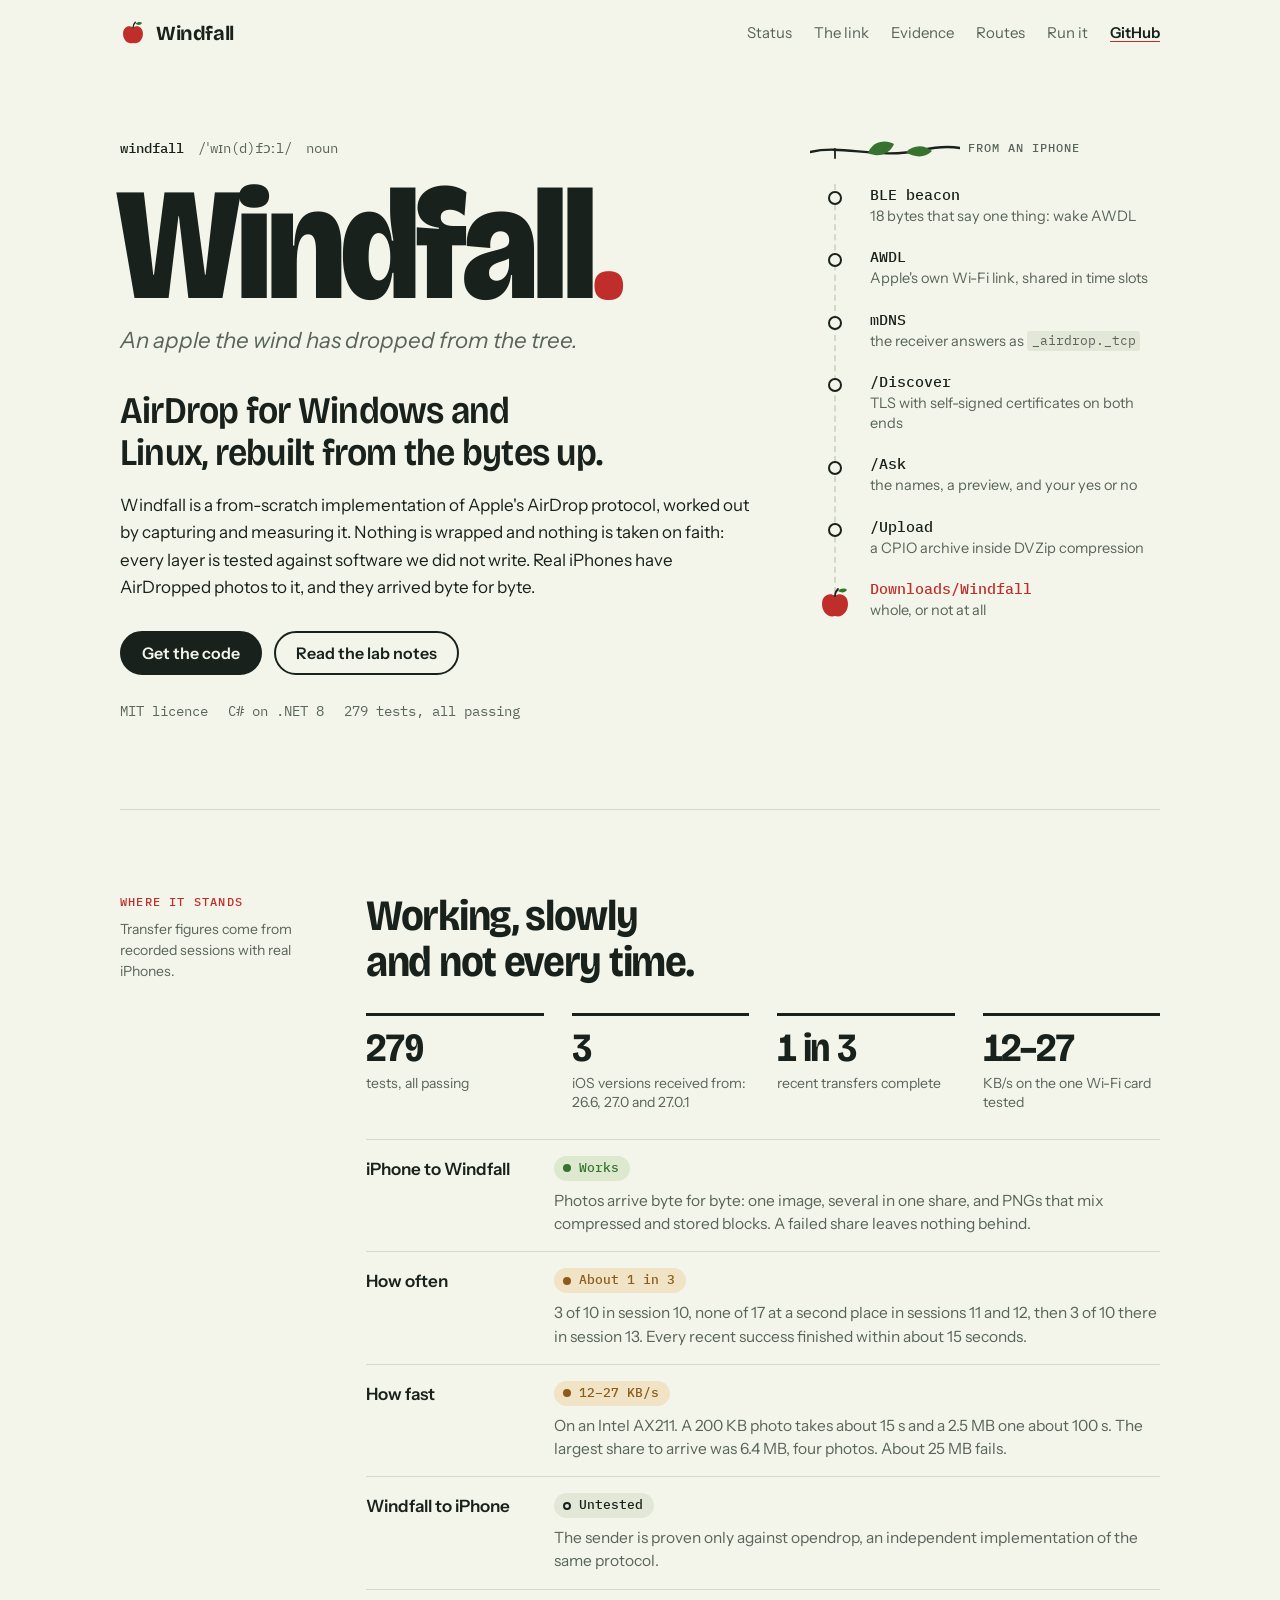
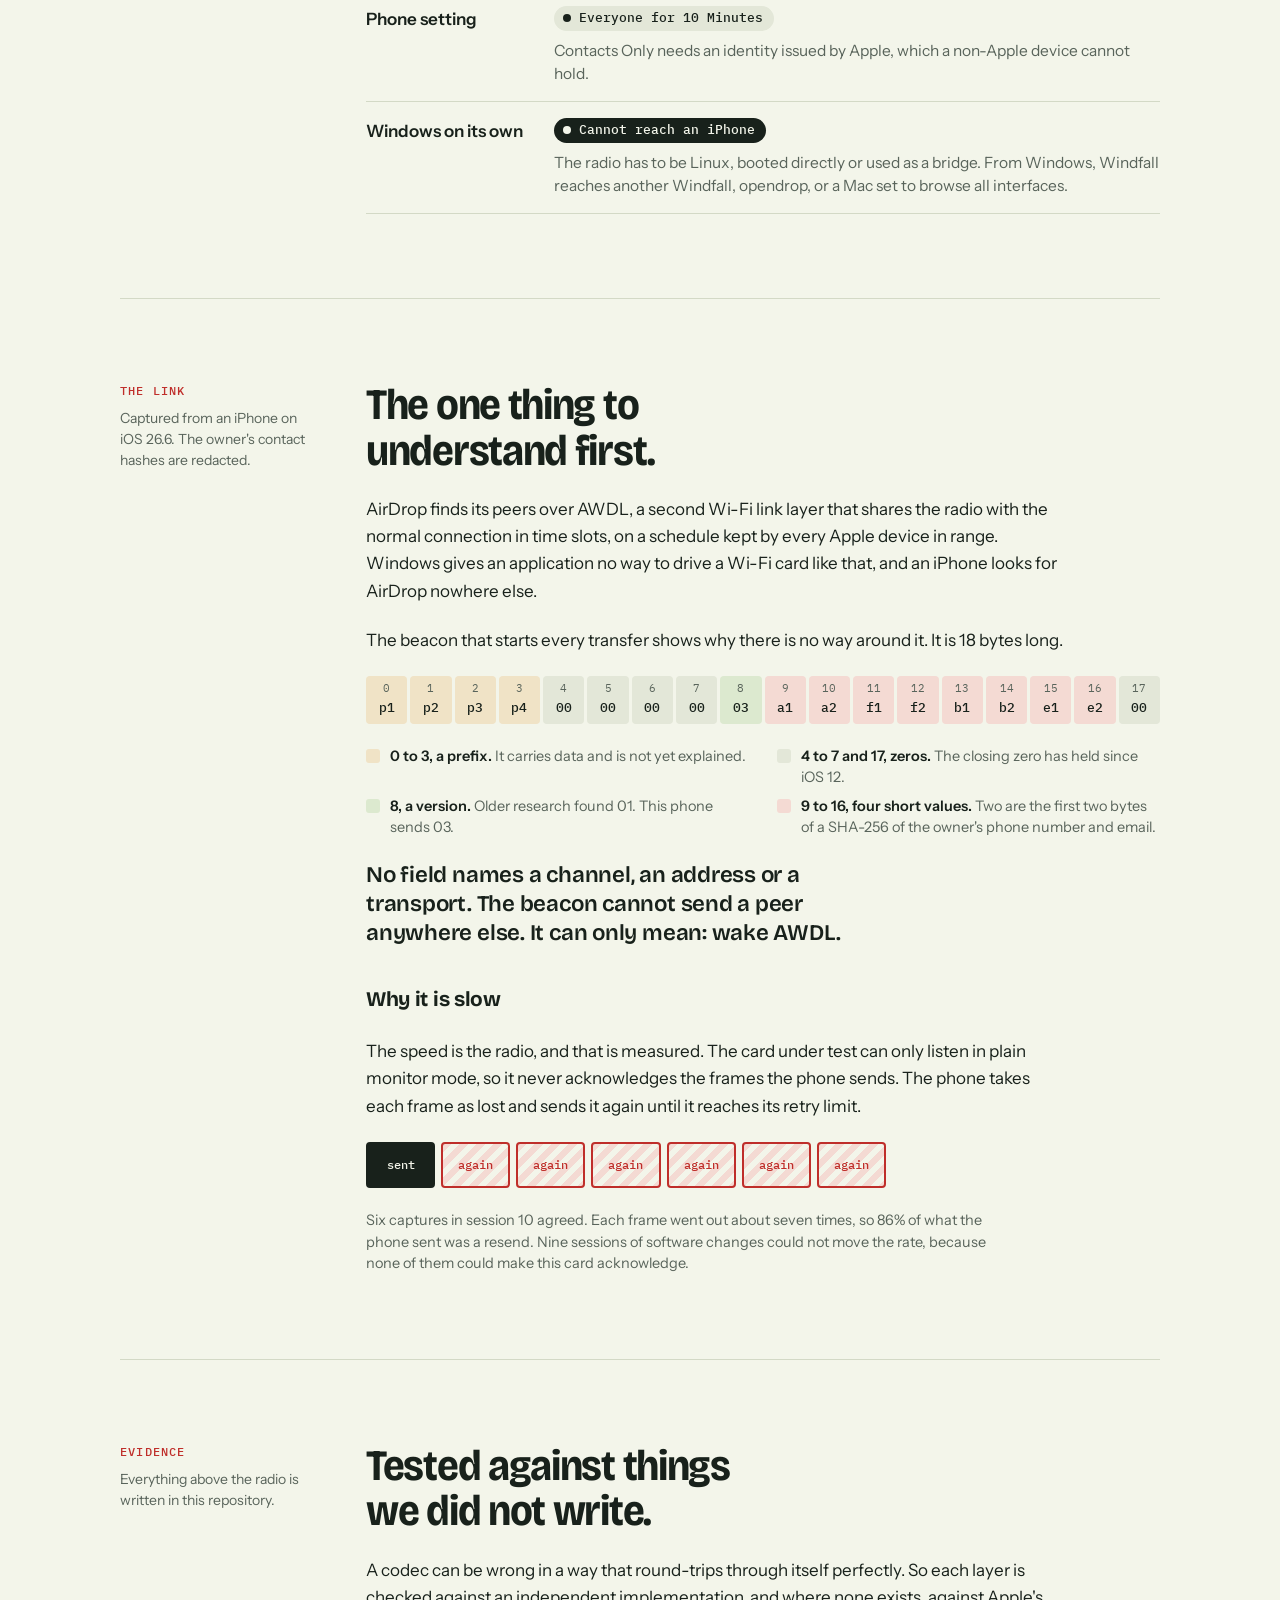
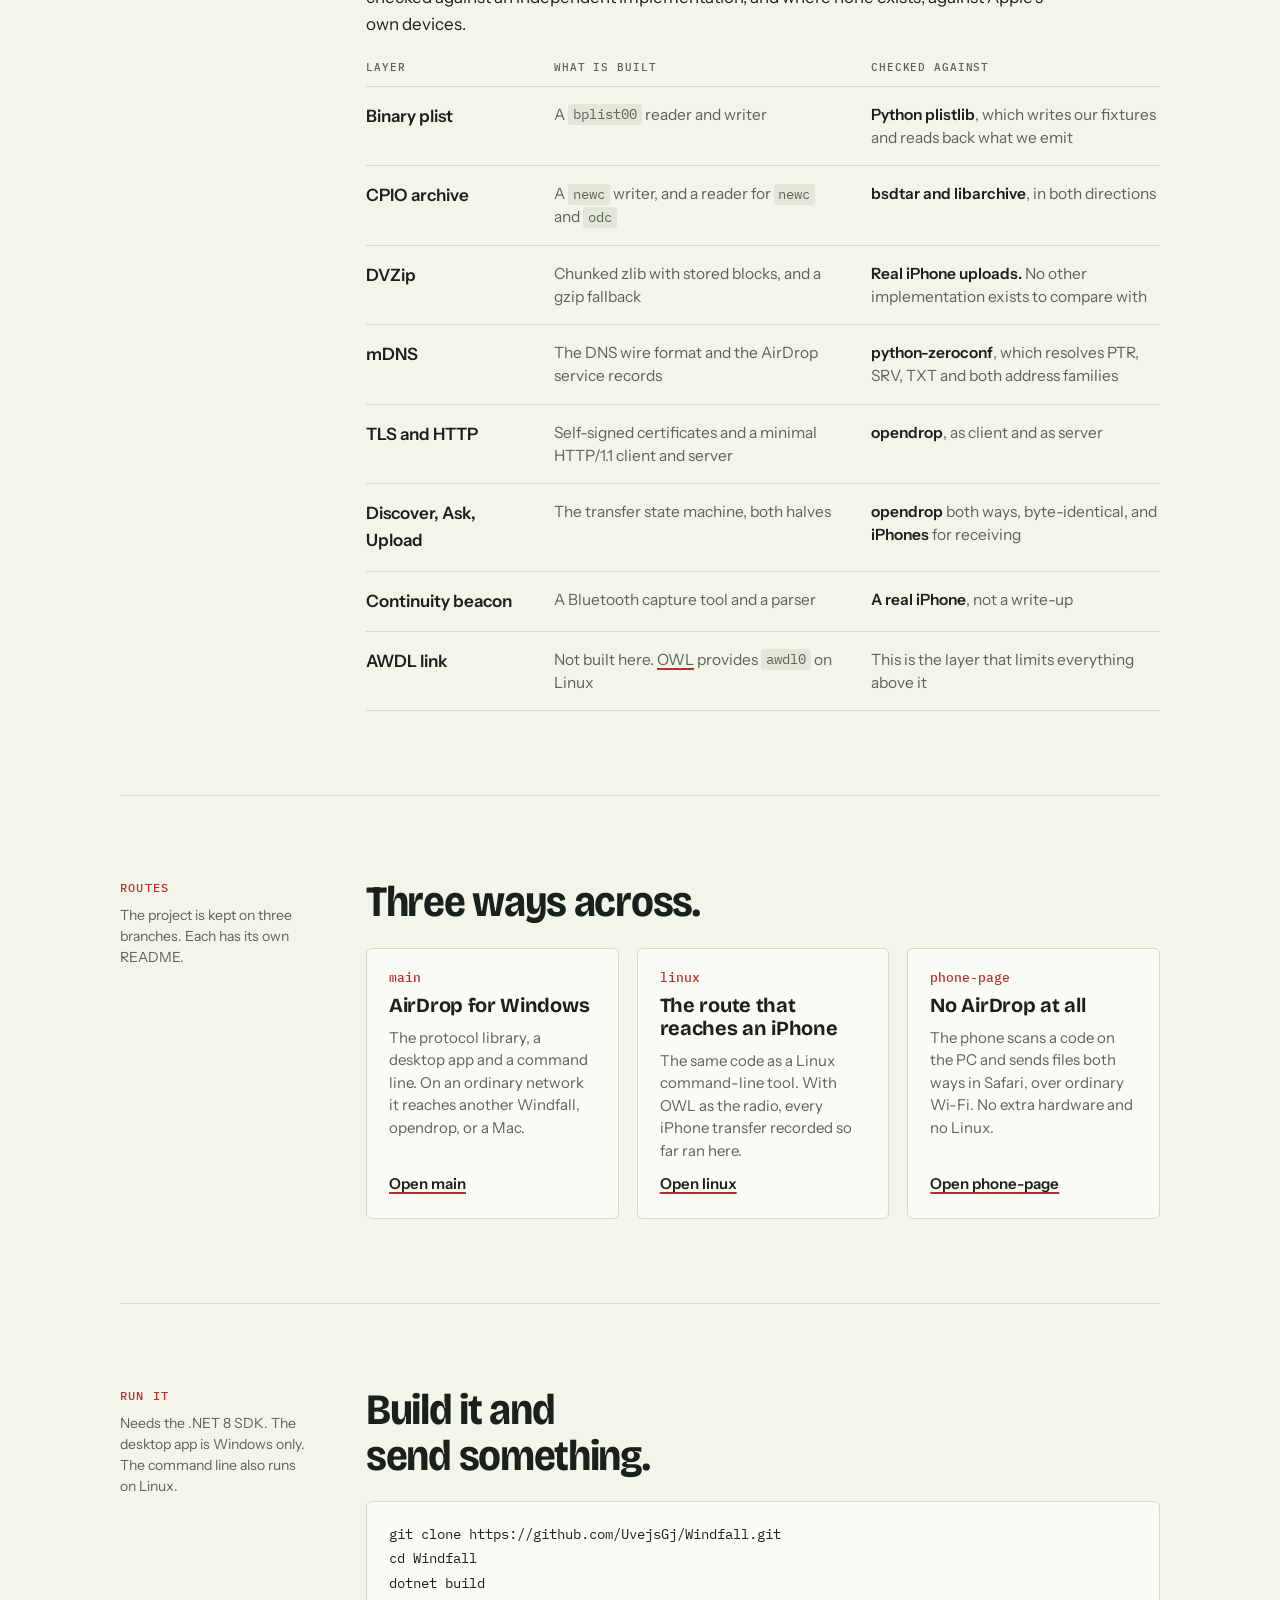
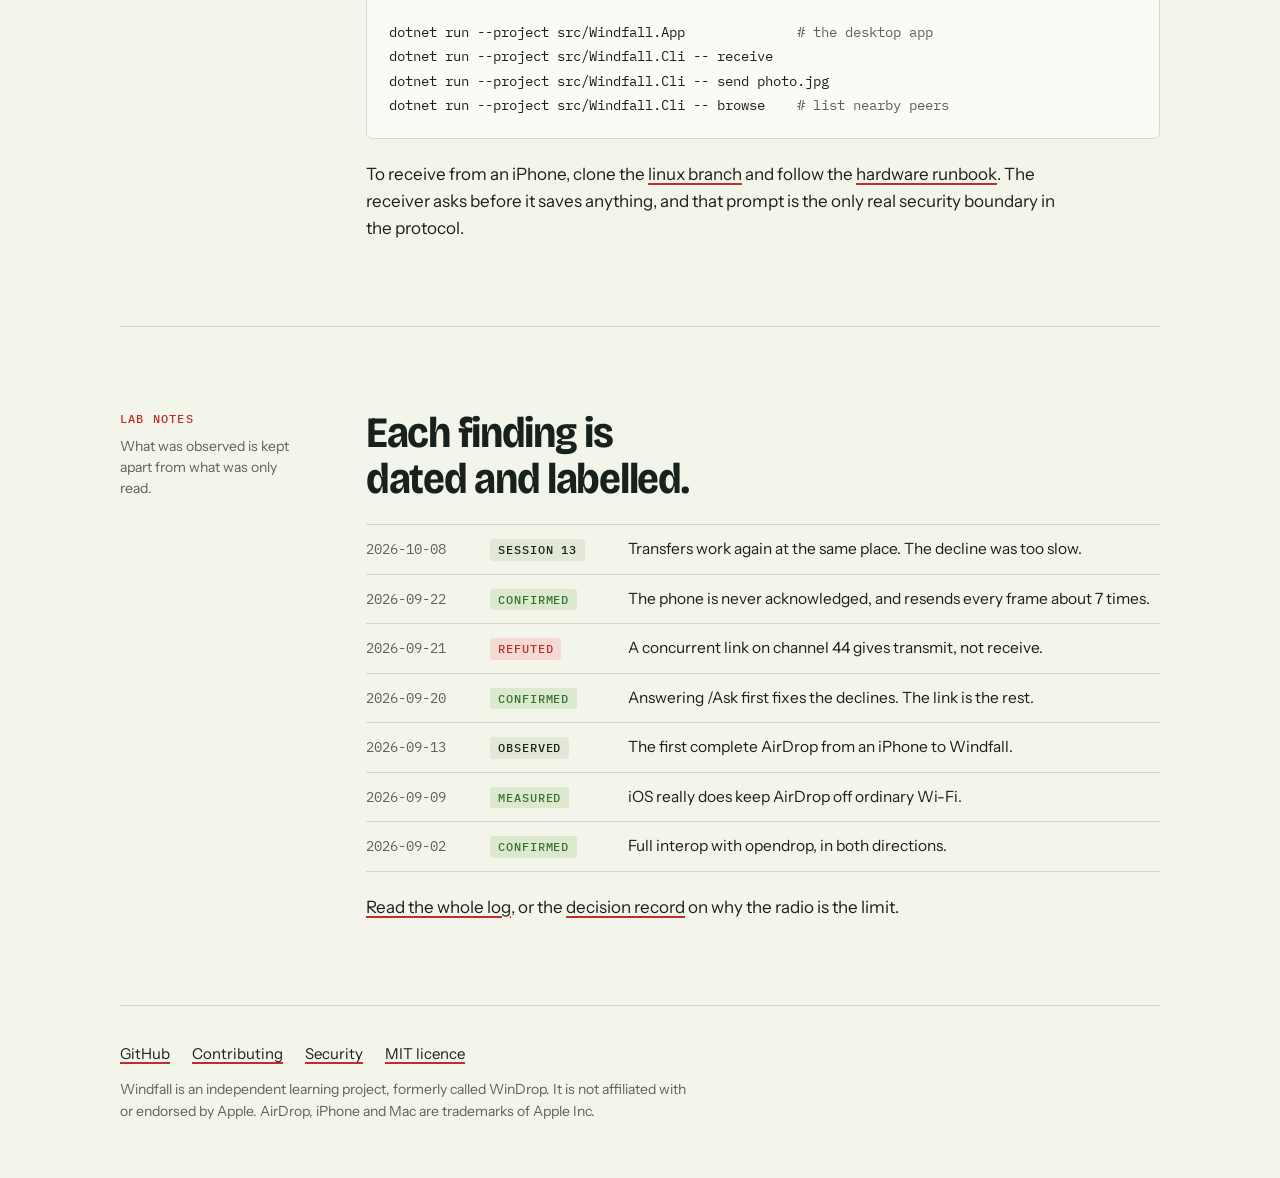
==== site/index.html @ 83823ff3 "Add a website for the project site/index.html is one self-contained page: what Windfall is, where it" ====
<!doctype html>
<html lang="en">
<head>
<meta charset="utf-8">
<meta name="viewport" content="width=device-width, initial-scale=1, viewport-fit=cover">
<title>Windfall</title>
<meta name="description" content="An AirDrop implementation for Windows and Linux, built from scratch by reverse-engineering the protocol and tested against real iPhones.">
<meta property="og:title" content="Windfall">
<meta property="og:description" content="AirDrop for Windows and Linux, rebuilt from the bytes up.">
<meta property="og:type" content="website">
<link rel="icon" href="data:image/svg+xml,%3Csvg xmlns='http://www.w3.org/2000/svg' viewBox='0 0 34 34'%3E%3Cpath d='M17 10C12 6 4 9 4 18c0 8 6 14 13 12 7 2 13-4 13-12 0-9-8-12-13-8Z' fill='%23BF2E2A'/%3E%3Cpath d='M17 10c0-3 1-5 3-7' fill='none' stroke='%2318211B' stroke-width='1.8' stroke-linecap='round'/%3E%3Cpath d='M20 5c3-3 7-3 9-1-2 3-6 3-9 1Z' fill='%233A7738'/%3E%3C/svg%3E">
<link rel="stylesheet" href="https://fonts.googleapis.com/css2?family=Bricolage+Grotesque:opsz,wdth,wght@12..96,75..100,200..800&family=IBM+Plex+Mono:wght@400;500&family=Instrument+Sans:ital,wght@0,400..700;1,400..700&display=swap">
<style>
/* Layout: a field notebook. Section labels sit in a narrow left margin and the content
   hangs to their right. The hero carries one drop line that a file falls down. */
:root {
  --flesh: #F3F5EA;   /* page: the pale green-white of a cut apple */
  --pith: #FAFBF5;    /* raised surface */
  --seed: #18211B;    /* ink */
  --stem: #59645B;    /* quiet text */
  --rule: #D3D9C6;    /* hairlines */
  --skin: #BF2E2A;    /* the one accent: apple red */
  --leaf: #37722F;    /* works */
  --russet: #8C5C1A;  /* slow, partial */
  --tint-skin: #F4DAD3;
  --tint-leaf: #DCE9CF;
  --tint-russet: #F0E3C6;
  --tint-stem: #E3E7D8;

  --display: "Bricolage Grotesque", "Arial Narrow", "Helvetica Neue", Arial, sans-serif;
  --body: "Instrument Sans", "Segoe UI", system-ui, -apple-system, sans-serif;
  --mono: "IBM Plex Mono", ui-monospace, "Cascadia Mono", Consolas, monospace;

  --apple: 34px;
  --gutter: clamp(16px, 4vw, 40px);
}
@media (prefers-color-scheme: dark) {
  :root:not([data-theme="light"]) {
    --flesh: #0F1511; --pith: #171F19; --seed: #E8EDDD; --stem: #9AA79A; --rule: #2B362D;
    --skin: #EF6A5F; --leaf: #8CC57C; --russet: #D9A85C;
    --tint-skin: #3B1F1C; --tint-leaf: #1D3220; --tint-russet: #352A10; --tint-stem: #212A23;
    color-scheme: dark;
  }
}
:root[data-theme="dark"] {
  --flesh: #0F1511; --pith: #171F19; --seed: #E8EDDD; --stem: #9AA79A; --rule: #2B362D;
  --skin: #EF6A5F; --leaf: #8CC57C; --russet: #D9A85C;
  --tint-skin: #3B1F1C; --tint-leaf: #1D3220; --tint-russet: #352A10; --tint-stem: #212A23;
  color-scheme: dark;
}

*, *::before, *::after { box-sizing: border-box; }
html { -webkit-text-size-adjust: 100%; }
body {
  margin: 0;
  background: var(--flesh);
  color: var(--seed);
  font: 400 17px/1.6 var(--body);
  -webkit-font-smoothing: antialiased;
}
a { color: inherit; text-decoration-color: var(--skin); text-decoration-thickness: 2px; text-underline-offset: 3px; }
a:hover { color: var(--skin); }
:focus-visible { outline: 2px solid var(--skin); outline-offset: 3px; border-radius: 2px; }
p { margin: 0; max-width: 64ch; }
h1, h2, h3 { margin: 0; font-family: var(--display); text-wrap: balance; }
code, pre, .mono { font-family: var(--mono); }
code { font-size: .88em; background: var(--tint-stem); padding: .1em .35em; border-radius: 3px; }

.page { max-width: 1120px; margin-inline: auto; padding-inline: var(--gutter); }

/* ---------- header ---------- */
.top { display: flex; align-items: center; justify-content: space-between; gap: 16px; padding-block: 20px; }
.brand { display: inline-flex; align-items: center; gap: 10px; font: 700 20px/1 var(--display); letter-spacing: -.02em; text-decoration: none; }
.brand svg { width: 26px; height: 26px; }
.top nav { display: flex; flex-wrap: wrap; gap: 4px 22px; font-size: 15px; }
.top nav a { text-decoration: none; color: var(--stem); }
.top nav a:hover, .top nav a.gh { color: var(--seed); }
.top nav a.gh { font-weight: 600; text-decoration: underline; text-decoration-color: var(--skin); }
@media (max-width: 700px) { .top nav a:not(.gh) { display: none; } }

/* ---------- hero ---------- */
.hero { display: grid; grid-template-columns: minmax(0, 1.3fr) minmax(0, .7fr); gap: 48px 64px; align-items: start; padding-block: clamp(28px, 6vw, 72px) clamp(48px, 7vw, 88px); }
.defn { font: 400 14px/1.5 var(--mono); color: var(--stem); display: flex; flex-wrap: wrap; gap: 2px 14px; }
.defn b { font-weight: 500; color: var(--seed); }
.hero h1 { font-weight: 800; font-stretch: 88%; font-size: clamp(4rem, 14vw, 10rem); line-height: .86; letter-spacing: -.03em; margin: 18px 0 10px -.03em; }
.hero h1 span { color: var(--skin); }
.meaning { font: italic 400 clamp(1.15rem, 2.2vw, 1.4rem)/1.4 var(--body); color: var(--stem); }
.thesis { font: 600 clamp(1.6rem, 3.4vw, 2.35rem)/1.12 var(--display); font-stretch: 92%; letter-spacing: -.02em; margin-top: 34px; max-width: 22ch; text-wrap: balance; }
.lede { margin-top: 18px; }
.cta { display: flex; flex-wrap: wrap; gap: 12px; margin-top: 30px; }
.btn { display: inline-flex; align-items: center; gap: 8px; padding: 12px 20px; border: 2px solid var(--seed); border-radius: 999px; font: 600 16px/1 var(--body); text-decoration: none; }
.btn.solid { background: var(--seed); color: var(--flesh); }
.btn.solid:hover { background: var(--skin); border-color: var(--skin); color: var(--flesh); }
.btn:hover { border-color: var(--skin); }
.facts { display: flex; flex-wrap: wrap; gap: 6px 20px; margin: 26px 0 0; padding: 0; list-style: none; font: 400 13.5px/1.5 var(--mono); color: var(--stem); }

/* the drop line */
.drop-wrap { position: relative; padding-top: 46px; }
.drop-cap { font: 500 12px/1 var(--mono); letter-spacing: .08em; text-transform: uppercase; color: var(--stem); position: absolute; top: 4px; left: 150px; white-space: nowrap; }
.twig { position: absolute; top: 0; left: -8px; width: 150px; height: 46px; }
.drop { list-style: none; margin: 0; padding: 0 0 0 52px; position: relative; display: grid; gap: 20px; }
.drop::before { content: ""; position: absolute; left: 16px; top: 0; bottom: calc(var(--apple) / 2); border-left: 2px dashed var(--rule); }
.drop li { position: relative; display: grid; gap: 1px; animation: lit .35s ease-out backwards; animation-delay: calc(.4s + var(--t, 0s)); }
.drop li::before { content: ""; position: absolute; left: -42px; top: .42em; width: 14px; height: 14px; border-radius: 50%; background: var(--flesh); border: 2px solid var(--seed); }
.drop .st { font: 500 15px/1.4 var(--mono); }
.drop .sd { font-size: 14.5px; line-height: 1.4; color: var(--stem); }
.drop li.land { min-height: var(--apple); align-content: center; }
.drop li.land::before { display: none; }
.drop li.land .st { color: var(--skin); }
.drop .apple { position: absolute; display: block; left: 0; top: calc(100% - var(--apple)); width: var(--apple); height: var(--apple); animation: fall 2.4s cubic-bezier(.55, .085, .68, .53) .4s backwards, settle .45s ease-out 2.8s; }
.drop .apple::before { display: none; }
.drop .apple svg { display: block; width: 100%; height: 100%; }
@keyframes fall { from { top: -8px; } }
@keyframes settle { 0% { transform: translateY(0) rotate(0); } 40% { transform: translateY(-9px) rotate(-8deg); } 100% { transform: translateY(0) rotate(0); } }
@keyframes lit { from { opacity: .25; } }
@media (prefers-reduced-motion: reduce) { .drop .apple, .drop li { animation: none; } }

/* ---------- sections ---------- */
.sec { display: grid; grid-template-columns: 190px minmax(0, 1fr); gap: 20px 56px; padding-block: clamp(48px, 7vw, 84px); border-top: 1px solid var(--rule); }
.sec > header { display: grid; gap: 8px; align-content: start; }
.label { font: 500 12px/1.4 var(--mono); letter-spacing: .1em; text-transform: uppercase; color: var(--skin); }
.note { font-size: 14px; line-height: 1.5; color: var(--stem); }
.body { display: grid; gap: 22px; min-width: 0; }
.sec h2 { font-weight: 700; font-stretch: 90%; font-size: clamp(1.8rem, 4vw, 2.7rem); line-height: 1.05; letter-spacing: -.03em; max-width: 18ch; }
.sec h3 { font-weight: 700; font-size: 1.3rem; letter-spacing: -.015em; margin-top: 14px; }
@media (max-width: 860px) {
  .hero, .sec { grid-template-columns: minmax(0, 1fr); }
  .drop-wrap { max-width: 420px; }
}

/* figures */
.figs { display: grid; grid-template-columns: repeat(4, minmax(0, 1fr)); gap: 20px 28px; margin: 6px 0 4px; padding: 0; }
.figs div { display: grid; gap: 6px; align-content: start; border-top: 3px solid var(--seed); padding-top: 12px; }
.figs dt { font: 700 clamp(1.7rem, 3.6vw, 2.5rem)/1 var(--display); font-stretch: 85%; letter-spacing: -.03em; font-variant-numeric: tabular-nums; white-space: nowrap; }
.figs dd { margin: 0; font-size: 14px; line-height: 1.4; color: var(--stem); }
@media (max-width: 620px) { .figs { grid-template-columns: repeat(2, minmax(0, 1fr)); } }

/* rows: a label in the margin, its state and detail beside it */
.rows { display: grid; margin: 0; padding: 0; list-style: none; border-bottom: 1px solid var(--rule); }
.rows li { display: grid; grid-template-columns: 160px minmax(0, 1fr); gap: 8px 28px; padding-block: 16px; border-top: 1px solid var(--rule); align-items: start; }
.rows .k { font-weight: 600; grid-row: 1 / span 2; }
.rows .chip, .rows .d { grid-column: 2; }
.rows .d { font-size: 15.5px; line-height: 1.5; color: var(--stem); min-width: 0; }
.rows .d b { color: var(--seed); font-weight: 600; }
.rows .cap { display: none; font: 500 11px/1.4 var(--mono); letter-spacing: .08em; text-transform: uppercase; color: var(--stem); }
.rows.stack li { grid-template-columns: 160px minmax(0, 1fr) minmax(0, 1fr); }
.rows.stack .k { grid-row: auto; }
.rows.stack .d { grid-column: auto; }
.rows li.head { padding-block: 0 10px; border-top: 0; font: 500 11px/1.4 var(--mono); letter-spacing: .08em; text-transform: uppercase; color: var(--stem); }
@media (max-width: 1000px) {
  .rows.stack li { grid-template-columns: 160px minmax(0, 1fr); }
  .rows.stack .k { grid-row: 1 / span 2; }
  .rows.stack .d { grid-column: 2; }
  .rows.stack li.head { display: none; }
  .rows.stack .cap { display: block; margin-bottom: 2px; }
}
@media (max-width: 620px) {
  .rows li, .rows.stack li { grid-template-columns: minmax(0, 1fr); }
  .rows .k, .rows.stack .k { grid-row: auto; }
  .rows .chip, .rows .d, .rows.stack .d { grid-column: 1; }
}
.chip { display: inline-flex; align-items: center; gap: 8px; justify-self: start; padding: 4px 11px 4px 9px; border-radius: 999px; font: 500 13px/1.3 var(--mono); background: var(--tint-stem); color: var(--seed); }
.chip::before { content: ""; width: 8px; height: 8px; border-radius: 50%; background: currentColor; flex: none; }
.chip.ok { background: var(--tint-leaf); color: var(--leaf); }
.chip.slow { background: var(--tint-russet); color: var(--russet); }
.chip.open::before { background: none; border: 2px solid currentColor; }
.chip.no { background: var(--seed); color: var(--flesh); }

/* the beacon */
.bytes-wrap { overflow-x: auto; }
.bytes { display: grid; grid-template-columns: repeat(18, minmax(26px, 1fr)); gap: 3px; min-width: 520px; font: 500 13px/1 var(--mono); font-variant-numeric: tabular-nums; }
.bytes span { display: grid; gap: 7px; justify-items: center; padding: 7px 0 10px; border-radius: 4px; background: var(--tint-stem); }
.bytes i { font-style: normal; font-weight: 400; font-size: 10.5px; color: var(--stem); }
.bytes .pre { background: var(--tint-russet); }
.bytes .ver { background: var(--tint-leaf); }
.bytes .hsh { background: var(--tint-skin); }
.key { display: grid; grid-template-columns: repeat(2, minmax(0, 1fr)); gap: 8px 28px; margin: 0; padding: 0; list-style: none; font-size: 14.5px; line-height: 1.45; color: var(--stem); }
.key li { display: grid; grid-template-columns: 14px minmax(0, 1fr); gap: 10px; }
.key li::before { content: ""; width: 14px; height: 14px; border-radius: 3px; margin-top: .22em; background: var(--tint-stem); }
.key .pre::before { background: var(--tint-russet); }
.key .ver::before { background: var(--tint-leaf); }
.key .hsh::before { background: var(--tint-skin); }
.key b { color: var(--seed); font-weight: 600; }
@media (max-width: 620px) { .key { grid-template-columns: minmax(0, 1fr); } }
.verdict { font: 600 clamp(1.15rem, 2.2vw, 1.4rem)/1.3 var(--display); letter-spacing: -.01em; max-width: 34ch; text-wrap: balance; }

/* resends */
.frames { display: grid; grid-template-columns: repeat(7, minmax(0, 1fr)); gap: 6px; max-width: 520px; }
.frames span { display: grid; place-items: center; height: 46px; border-radius: 4px; font: 500 12px/1 var(--mono); border: 2px solid var(--skin); color: var(--skin); background: repeating-linear-gradient(135deg, var(--tint-skin) 0 6px, transparent 6px 12px); }
.frames .first { background: var(--seed); border-color: var(--seed); color: var(--flesh); }
.small { font-size: 14.5px; line-height: 1.5; color: var(--stem); }

/* routes */
.routes { display: grid; grid-template-columns: repeat(3, minmax(0, 1fr)); gap: 18px; }
.route { display: grid; grid-template-rows: auto auto 1fr auto; gap: 10px; padding: 22px; background: var(--pith); border: 1px solid var(--rule); border-radius: 6px; min-width: 0; }
.route .br { font: 500 13px/1 var(--mono); color: var(--skin); }
.route h3 { margin: 0; font-size: 1.25rem; line-height: 1.15; }
.route p { font-size: 15px; line-height: 1.5; color: var(--stem); }
.route a { font-weight: 600; font-size: 15px; }
@media (max-width: 860px) { .routes { grid-template-columns: minmax(0, 1fr); } }

/* code */
pre { margin: 0; padding: 20px 22px; background: var(--pith); border: 1px solid var(--rule); border-radius: 6px; overflow-x: auto; font-size: 14px; line-height: 1.75; }
pre code { background: none; padding: 0; border-radius: 0; font-size: inherit; }
pre .c { color: var(--stem); }

/* log */
.log { display: grid; margin: 0; padding: 0; list-style: none; border-bottom: 1px solid var(--rule); }
.log li { display: grid; grid-template-columns: 104px 118px minmax(0, 1fr); gap: 6px 20px; padding-block: 13px; border-top: 1px solid var(--rule); align-items: baseline; }
.log time { font: 400 13.5px/1.5 var(--mono); color: var(--stem); font-variant-numeric: tabular-nums; }
.log .v { justify-self: start; font: 500 11.5px/1 var(--mono); letter-spacing: .08em; padding: 5px 8px; border-radius: 3px; background: var(--tint-stem); }
.log .v.yes { background: var(--tint-leaf); color: var(--leaf); }
.log .v.nope { background: var(--tint-skin); color: var(--skin); }
.log span:last-child { font-size: 15.5px; line-height: 1.45; min-width: 0; }
@media (max-width: 620px) { .log li { grid-template-columns: auto minmax(0, 1fr); } .log span:last-child { grid-column: 1 / -1; } }

/* footer */
footer { border-top: 1px solid var(--rule); padding-block: 36px 56px; display: grid; gap: 14px; font-size: 14px; line-height: 1.55; color: var(--stem); }
footer nav { display: flex; flex-wrap: wrap; gap: 6px 22px; color: var(--seed); font-size: 15px; }
</style>
</head>
<body>
<div class="page">

  <div class="top">
    <a class="brand" href="#top" aria-label="Windfall">
      <svg viewBox="0 0 34 34" aria-hidden="true"><path d="M17 10C12 6 4 9 4 18c0 8 6 14 13 12 7 2 13-4 13-12 0-9-8-12-13-8Z" fill="var(--skin)"/><path d="M17 10c0-3 1-5 3-7" fill="none" stroke="var(--seed)" stroke-width="1.8" stroke-linecap="round"/><path d="M20 5c3-3 7-3 9-1-2 3-6 3-9 1Z" fill="var(--leaf)"/></svg>
      Windfall
    </a>
    <nav aria-label="Sections">
      <a href="#status">Status</a>
      <a href="#link">The link</a>
      <a href="#evidence">Evidence</a>
      <a href="#routes">Routes</a>
      <a href="#run">Run it</a>
      <a class="gh" href="https://github.com/UvejsGj/Windfall">GitHub</a>
    </nav>
  </div>

  <main id="top">
    <section class="hero">
      <div>
        <p class="defn"><b>windfall</b> <span>/ˈwɪn(d)fɔːl/</span> <span>noun</span></p>
        <h1>Windfall<span>.</span></h1>
        <p class="meaning">An apple the wind has dropped from the tree.</p>

        <p class="thesis">AirDrop for Windows and Linux, rebuilt from the bytes up.</p>
        <p class="lede">Windfall is a from-scratch implementation of Apple's AirDrop protocol, worked out by capturing and measuring it. Nothing is wrapped and nothing is taken on faith: every layer is tested against software we did not write. Real iPhones have AirDropped photos to it, and they arrived byte for byte.</p>

        <div class="cta">
          <a class="btn solid" href="https://github.com/UvejsGj/Windfall">Get the code</a>
          <a class="btn" href="https://github.com/UvejsGj/Windfall/blob/main/docs/protocol-notes.md">Read the lab notes</a>
        </div>
        <ul class="facts">
          <li>MIT licence</li>
          <li>C# on .NET 8</li>
          <li>279 tests, all passing</li>
        </ul>
      </div>

      <div class="drop-wrap">
        <svg class="twig" viewBox="0 0 150 46" aria-hidden="true">
          <path d="M0 14C34 6 66 22 112 12c14-3 26-4 38-2" fill="none" stroke="var(--seed)" stroke-width="2.4" stroke-linecap="round"/>
          <path d="M25 11v9" fill="none" stroke="var(--seed)" stroke-width="1.8" stroke-linecap="round"/>
          <path d="M58 15C62 3 76 1 84 6 80 16 68 20 58 15Z" fill="var(--leaf)"/>
          <path d="M96 14c8 6 20 6 26-1-8-7-19-6-26 1Z" fill="var(--leaf)"/>
        </svg>
        <span class="drop-cap">From an iPhone</span>
        <ol class="drop" aria-label="What a file passes through on its way in">
          <li style="--t:0s"><span class="st">BLE beacon</span><span class="sd">18 bytes that say one thing: wake AWDL</span></li>
          <li style="--t:.98s"><span class="st">AWDL</span><span class="sd">Apple's own Wi-Fi link, shared in time slots</span></li>
          <li style="--t:1.39s"><span class="st">mDNS</span><span class="sd">the receiver answers as <code>_airdrop._tcp</code></span></li>
          <li style="--t:1.7s"><span class="st">/Discover</span><span class="sd">TLS with self-signed certificates on both ends</span></li>
          <li style="--t:1.96s"><span class="st">/Ask</span><span class="sd">the names, a preview, and your yes or no</span></li>
          <li style="--t:2.19s"><span class="st">/Upload</span><span class="sd">a CPIO archive inside DVZip compression</span></li>
          <li class="land" style="--t:2.4s"><span class="st">Downloads/Windfall</span><span class="sd">whole, or not at all</span></li>
          <li class="apple" aria-hidden="true"><svg viewBox="0 0 34 34"><path d="M17 10C12 6 4 9 4 18c0 8 6 14 13 12 7 2 13-4 13-12 0-9-8-12-13-8Z" fill="var(--skin)"/><path d="M17 10c0-3 1-5 3-7" fill="none" stroke="var(--seed)" stroke-width="1.8" stroke-linecap="round"/><path d="M20 5c3-3 7-3 9-1-2 3-6 3-9 1Z" fill="var(--leaf)"/></svg></li>
        </ol>
      </div>
    </section>

    <section class="sec" id="status">
      <header>
        <span class="label">Where it stands</span>
        <span class="note">Transfer figures come from recorded sessions with real iPhones.</span>
      </header>
      <div class="body">
        <h2>Working, slowly and not every time.</h2>
        <dl class="figs">
          <div><dt>279</dt><dd>tests, all passing</dd></div>
          <div><dt>3</dt><dd>iOS versions received from: 26.6, 27.0 and 27.0.1</dd></div>
          <div><dt>1 in 3</dt><dd>recent transfers complete</dd></div>
          <div><dt>12–27</dt><dd>KB/s on the one Wi-Fi card tested</dd></div>
        </dl>
        <ul class="rows">
          <li><span class="k">iPhone to Windfall</span><span class="chip ok">Works</span><span class="d">Photos arrive byte for byte: one image, several in one share, and PNGs that mix compressed and stored blocks. A failed share leaves nothing behind.</span></li>
          <li><span class="k">How often</span><span class="chip slow">About 1 in 3</span><span class="d">3 of 10 in session 10, none of 17 at a second place in sessions 11 and 12, then 3 of 10 there in session 13. Every recent success finished within about 15 seconds.</span></li>
          <li><span class="k">How fast</span><span class="chip slow">12–27 KB/s</span><span class="d">On an Intel AX211. A 200 KB photo takes about 15 s and a 2.5 MB one about 100 s. The largest share to arrive was 6.4 MB, four photos. About 25 MB fails.</span></li>
          <li><span class="k">Windfall to iPhone</span><span class="chip open">Untested</span><span class="d">The sender is proven only against opendrop, an independent implementation of the same protocol.</span></li>
          <li><span class="k">Phone setting</span><span class="chip">Everyone for 10 Minutes</span><span class="d">Contacts Only needs an identity issued by Apple, which a non-Apple device cannot hold.</span></li>
          <li><span class="k">Windows on its own</span><span class="chip no">Cannot reach an iPhone</span><span class="d">The radio has to be Linux, booted directly or used as a bridge. From Windows, Windfall reaches another Windfall, opendrop, or a Mac set to browse all interfaces.</span></li>
        </ul>
      </div>
    </section>

    <section class="sec" id="link">
      <header>
        <span class="label">The link</span>
        <span class="note">Captured from an iPhone on iOS 26.6. The owner's contact hashes are redacted.</span>
      </header>
      <div class="body">
        <h2>The one thing to understand first.</h2>
        <p>AirDrop finds its peers over AWDL, a second Wi-Fi link layer that shares the radio with the normal connection in time slots, on a schedule kept by every Apple device in range. Windows gives an application no way to drive a Wi-Fi card like that, and an iPhone looks for AirDrop nowhere else.</p>
        <p>The beacon that starts every transfer shows why there is no way around it. It is 18 bytes long.</p>

        <div class="bytes-wrap">
          <div class="bytes" role="img" aria-label="The 18 bytes of the AirDrop beacon: four prefix bytes, four zero bytes, a version byte of 03, eight bytes holding four two-byte values, and a closing zero.">
            <span class="pre"><i>0</i>p1</span><span class="pre"><i>1</i>p2</span><span class="pre"><i>2</i>p3</span><span class="pre"><i>3</i>p4</span>
            <span><i>4</i>00</span><span><i>5</i>00</span><span><i>6</i>00</span><span><i>7</i>00</span>
            <span class="ver"><i>8</i>03</span>
            <span class="hsh"><i>9</i>a1</span><span class="hsh"><i>10</i>a2</span><span class="hsh"><i>11</i>f1</span><span class="hsh"><i>12</i>f2</span><span class="hsh"><i>13</i>b1</span><span class="hsh"><i>14</i>b2</span><span class="hsh"><i>15</i>e1</span><span class="hsh"><i>16</i>e2</span>
            <span><i>17</i>00</span>
          </div>
        </div>
        <ul class="key">
          <li class="pre"><span><b>0 to 3, a prefix.</b> It carries data and is not yet explained.</span></li>
          <li><span><b>4 to 7 and 17, zeros.</b> The closing zero has held since iOS 12.</span></li>
          <li class="ver"><span><b>8, a version.</b> Older research found 01. This phone sends 03.</span></li>
          <li class="hsh"><span><b>9 to 16, four short values.</b> Two are the first two bytes of a SHA-256 of the owner's phone number and email.</span></li>
        </ul>
        <p class="verdict">No field names a channel, an address or a transport. The beacon cannot send a peer anywhere else. It can only mean: wake AWDL.</p>

        <h3>Why it is slow</h3>
        <p>The speed is the radio, and that is measured. The card under test can only listen in plain monitor mode, so it never acknowledges the frames the phone sends. The phone takes each frame as lost and sends it again until it reaches its retry limit.</p>
        <div class="frames" role="img" aria-label="Seven transmissions of the same frame: one first attempt and six resends.">
          <span class="first">sent</span><span>again</span><span>again</span><span>again</span><span>again</span><span>again</span><span>again</span>
        </div>
        <p class="small">Six captures in session 10 agreed. Each frame went out about seven times, so 86% of what the phone sent was a resend. Nine sessions of software changes could not move the rate, because none of them could make this card acknowledge.</p>
      </div>
    </section>

    <section class="sec" id="evidence">
      <header>
        <span class="label">Evidence</span>
        <span class="note">Everything above the radio is written in this repository.</span>
      </header>
      <div class="body">
        <h2>Tested against things we did not write.</h2>
        <p>A codec can be wrong in a way that round-trips through itself perfectly. So each layer is checked against an independent implementation, and where none exists, against Apple's own devices.</p>
        <ul class="rows stack">
          <li class="head"><span>Layer</span><span>What is built</span><span>Checked against</span></li>
          <li><span class="k">Binary plist</span><span class="d"><span class="cap">Built</span>A <code>bplist00</code> reader and writer</span><span class="d"><span class="cap">Checked against</span><b>Python plistlib</b>, which writes our fixtures and reads back what we emit</span></li>
          <li><span class="k">CPIO archive</span><span class="d"><span class="cap">Built</span>A <code>newc</code> writer, and a reader for <code>newc</code> and <code>odc</code></span><span class="d"><span class="cap">Checked against</span><b>bsdtar and libarchive</b>, in both directions</span></li>
          <li><span class="k">DVZip</span><span class="d"><span class="cap">Built</span>Chunked zlib with stored blocks, and a gzip fallback</span><span class="d"><span class="cap">Checked against</span><b>Real iPhone uploads.</b> No other implementation exists to compare with</span></li>
          <li><span class="k">mDNS</span><span class="d"><span class="cap">Built</span>The DNS wire format and the AirDrop service records</span><span class="d"><span class="cap">Checked against</span><b>python-zeroconf</b>, which resolves PTR, SRV, TXT and both address families</span></li>
          <li><span class="k">TLS and HTTP</span><span class="d"><span class="cap">Built</span>Self-signed certificates and a minimal HTTP/1.1 client and server</span><span class="d"><span class="cap">Checked against</span><b>opendrop</b>, as client and as server</span></li>
          <li><span class="k">Discover, Ask, Upload</span><span class="d"><span class="cap">Built</span>The transfer state machine, both halves</span><span class="d"><span class="cap">Checked against</span><b>opendrop</b> both ways, byte-identical, and <b>iPhones</b> for receiving</span></li>
          <li><span class="k">Continuity beacon</span><span class="d"><span class="cap">Built</span>A Bluetooth capture tool and a parser</span><span class="d"><span class="cap">Checked against</span><b>A real iPhone</b>, not a write-up</span></li>
          <li><span class="k">AWDL link</span><span class="d"><span class="cap">Built</span>Not built here. <a href="https://github.com/seemoo-lab/owl">OWL</a> provides <code>awdl0</code> on Linux</span><span class="d"><span class="cap">Checked against</span>This is the layer that limits everything above it</span></li>
        </ul>
      </div>
    </section>

    <section class="sec" id="routes">
      <header>
        <span class="label">Routes</span>
        <span class="note">The project is kept on three branches. Each has its own README.</span>
      </header>
      <div class="body">
        <h2>Three ways across.</h2>
        <div class="routes">
          <article class="route">
            <span class="br">main</span>
            <h3>AirDrop for Windows</h3>
            <p>The protocol library, a desktop app and a command line. On an ordinary network it reaches another Windfall, opendrop, or a Mac.</p>
            <a href="https://github.com/UvejsGj/Windfall">Open main</a>
          </article>
          <article class="route">
            <span class="br">linux</span>
            <h3>The route that reaches an iPhone</h3>
            <p>The same code as a Linux command-line tool. With OWL as the radio, every iPhone transfer recorded so far ran here.</p>
            <a href="https://github.com/UvejsGj/Windfall/tree/linux">Open linux</a>
          </article>
          <article class="route">
            <span class="br">phone-page</span>
            <h3>No AirDrop at all</h3>
            <p>The phone scans a code on the PC and sends files both ways in Safari, over ordinary Wi-Fi. No extra hardware and no Linux.</p>
            <a href="https://github.com/UvejsGj/Windfall/tree/phone-page">Open phone-page</a>
          </article>
        </div>
      </div>
    </section>

    <section class="sec" id="run">
      <header>
        <span class="label">Run it</span>
        <span class="note">Needs the .NET 8 SDK. The desktop app is Windows only. The command line also runs on Linux.</span>
      </header>
      <div class="body">
        <h2>Build it and send something.</h2>
<pre><code>git clone https://github.com/UvejsGj/Windfall.git
cd Windfall
dotnet build

dotnet run --project src/Windfall.App              <span class="c"># the desktop app</span>
dotnet run --project src/Windfall.Cli -- receive
dotnet run --project src/Windfall.Cli -- send photo.jpg
dotnet run --project src/Windfall.Cli -- browse    <span class="c"># list nearby peers</span></code></pre>
        <p>To receive from an iPhone, clone the <a href="https://github.com/UvejsGj/Windfall/tree/linux">linux branch</a> and follow the <a href="https://github.com/UvejsGj/Windfall/blob/main/docs/bridge-hardware-setup.md">hardware runbook</a>. The receiver asks before it saves anything, and that prompt is the only real security boundary in the protocol.</p>
      </div>
    </section>

    <section class="sec" id="notes">
      <header>
        <span class="label">Lab notes</span>
        <span class="note">What was observed is kept apart from what was only read.</span>
      </header>
      <div class="body">
        <h2>Each finding is dated and labelled.</h2>
        <ul class="log">
          <li><time datetime="2026-10-08">2026-10-08</time><span class="v">SESSION 13</span><span>Transfers work again at the same place. The decline was too slow.</span></li>
          <li><time datetime="2026-09-22">2026-09-22</time><span class="v yes">CONFIRMED</span><span>The phone is never acknowledged, and resends every frame about 7 times.</span></li>
          <li><time datetime="2026-09-21">2026-09-21</time><span class="v nope">REFUTED</span><span>A concurrent link on channel 44 gives transmit, not receive.</span></li>
          <li><time datetime="2026-09-20">2026-09-20</time><span class="v yes">CONFIRMED</span><span>Answering /Ask first fixes the declines. The link is the rest.</span></li>
          <li><time datetime="2026-09-13">2026-09-13</time><span class="v">OBSERVED</span><span>The first complete AirDrop from an iPhone to Windfall.</span></li>
          <li><time datetime="2026-09-09">2026-09-09</time><span class="v yes">MEASURED</span><span>iOS really does keep AirDrop off ordinary Wi-Fi.</span></li>
          <li><time datetime="2026-09-02">2026-09-02</time><span class="v yes">CONFIRMED</span><span>Full interop with opendrop, in both directions.</span></li>
        </ul>
        <p><a href="https://github.com/UvejsGj/Windfall/blob/main/docs/protocol-notes.md">Read the whole log</a>, or the <a href="https://github.com/UvejsGj/Windfall/blob/main/docs/adr-001-transport-selection.md">decision record</a> on why the radio is the limit.</p>
      </div>
    </section>
  </main>

  <footer>
    <nav aria-label="Project">
      <a href="https://github.com/UvejsGj/Windfall">GitHub</a>
      <a href="https://github.com/UvejsGj/Windfall/blob/main/CONTRIBUTING.md">Contributing</a>
      <a href="https://github.com/UvejsGj/Windfall/blob/main/SECURITY.md">Security</a>
      <a href="https://github.com/UvejsGj/Windfall/blob/main/LICENSE">MIT licence</a>
    </nav>
    <p>Windfall is an independent learning project, formerly called WinDrop. It is not affiliated with or endorsed by Apple. AirDrop, iPhone and Mac are trademarks of Apple Inc.</p>
  </footer>

</div>
</body>
</html>
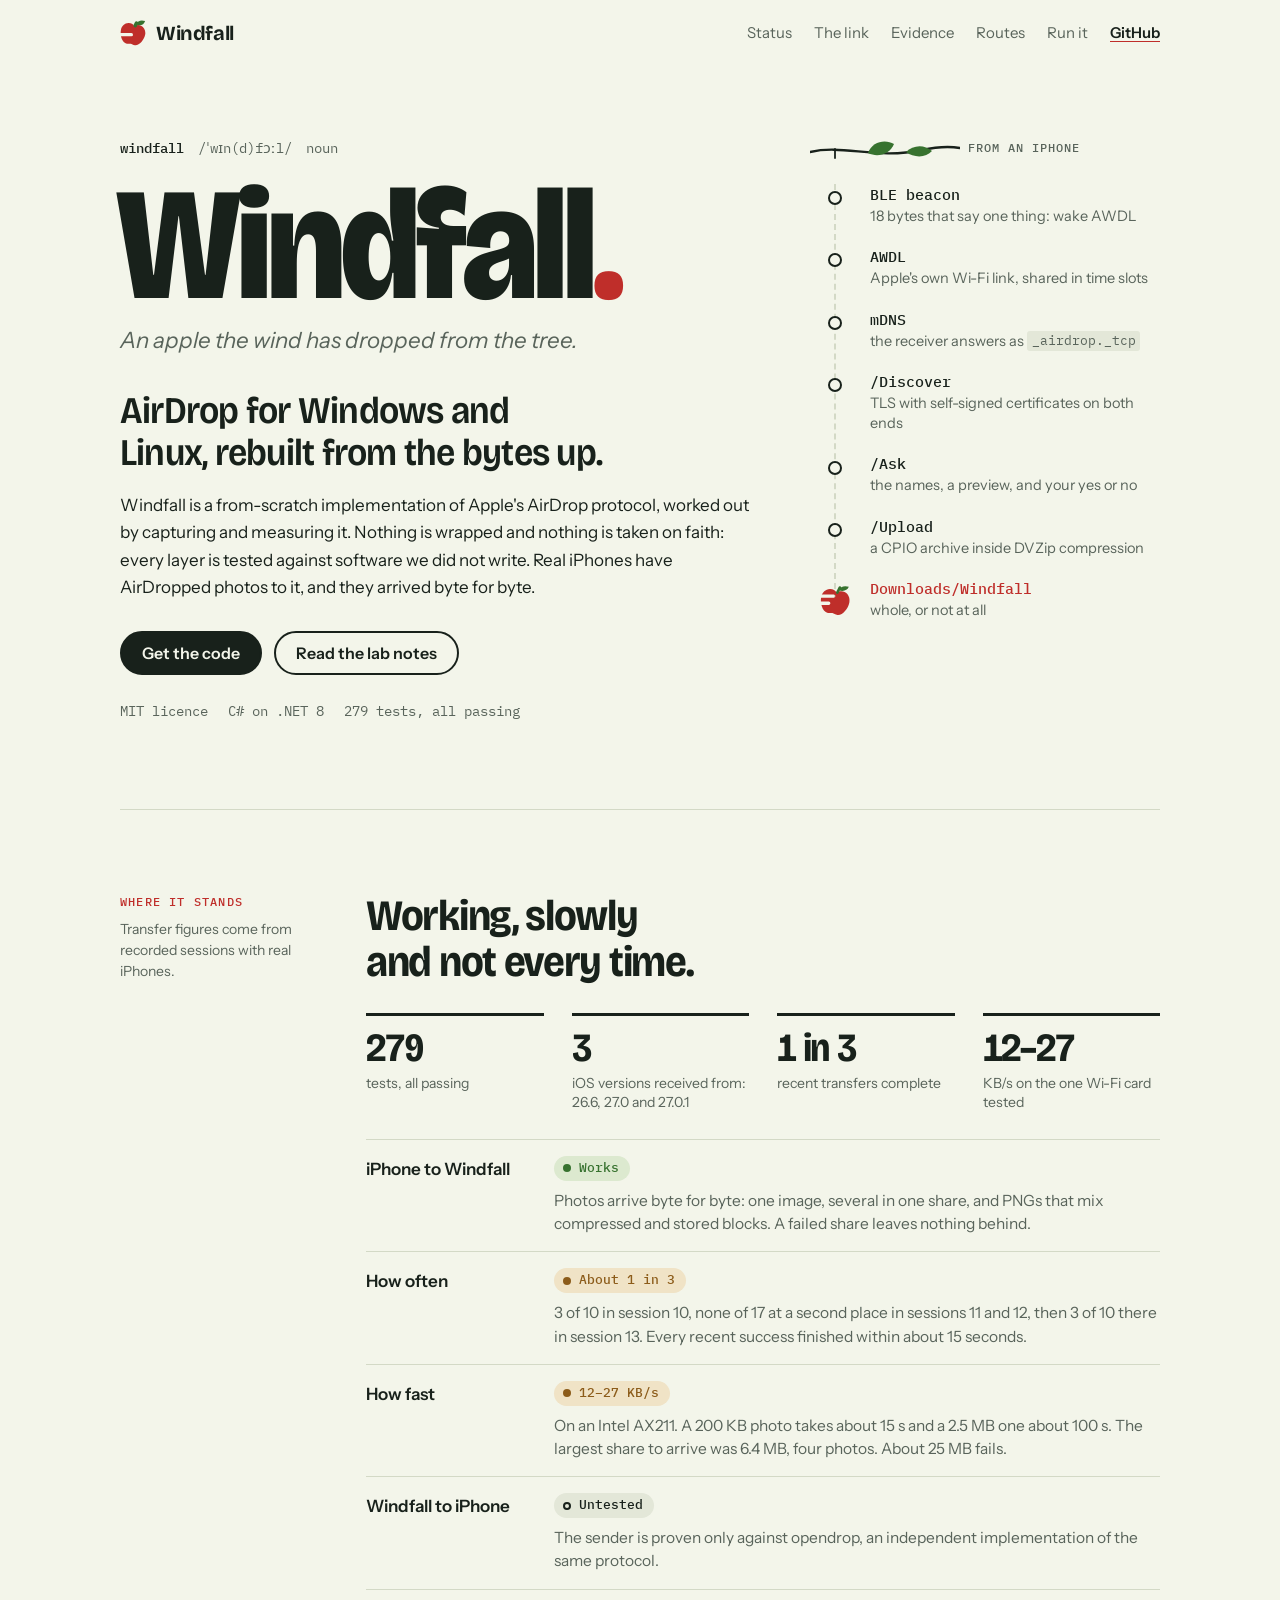
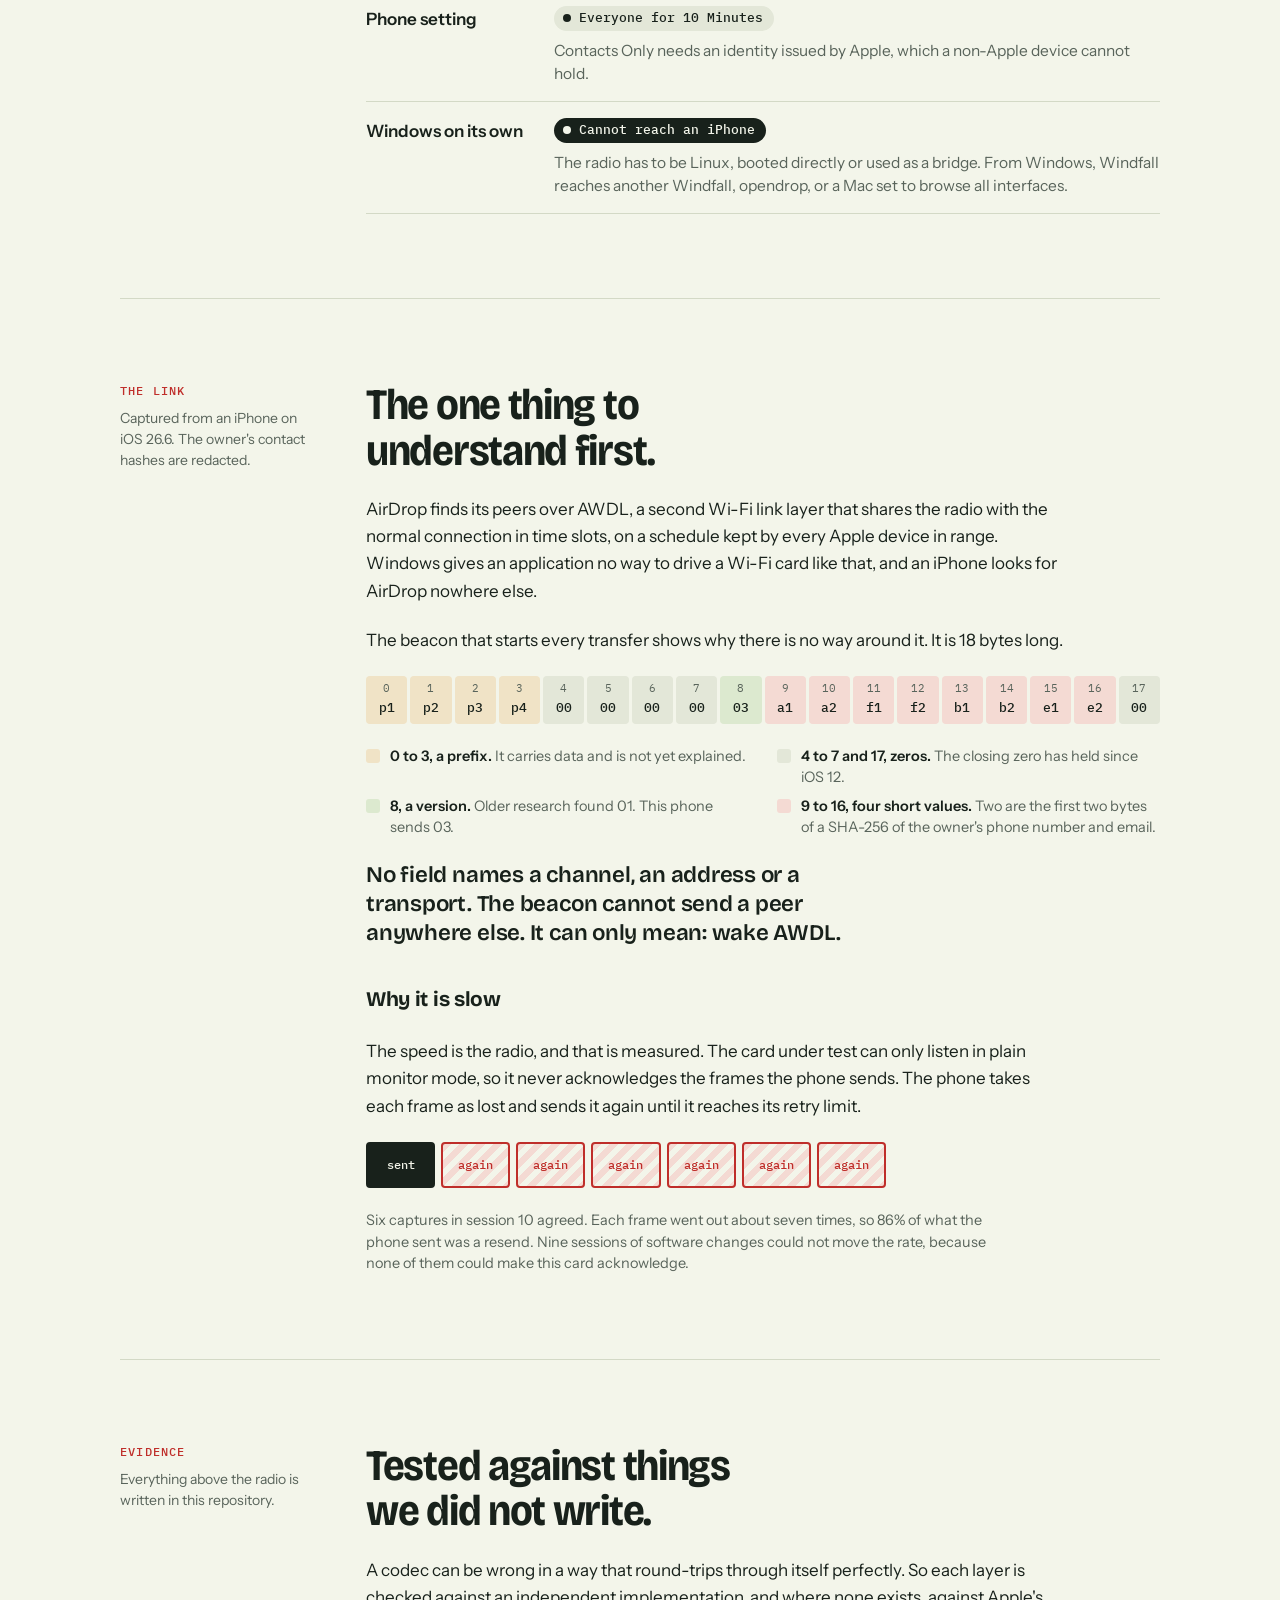
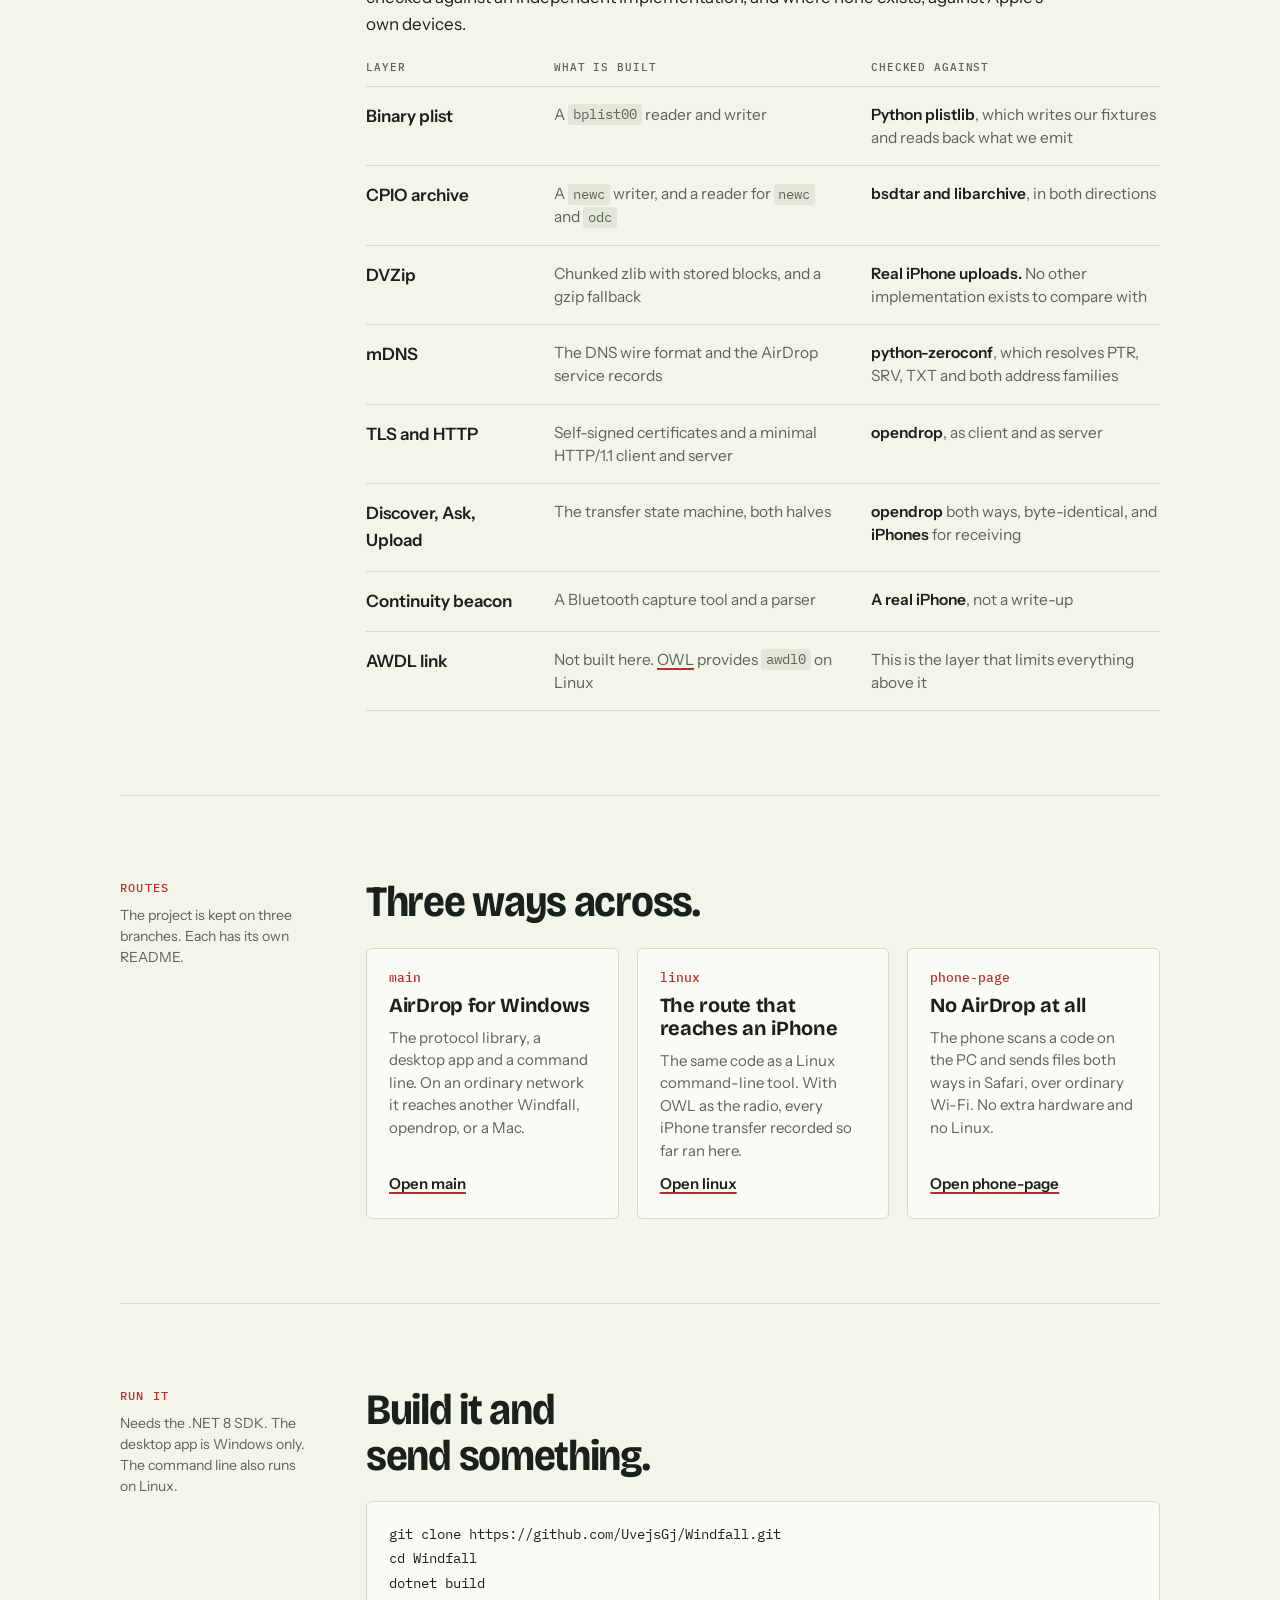
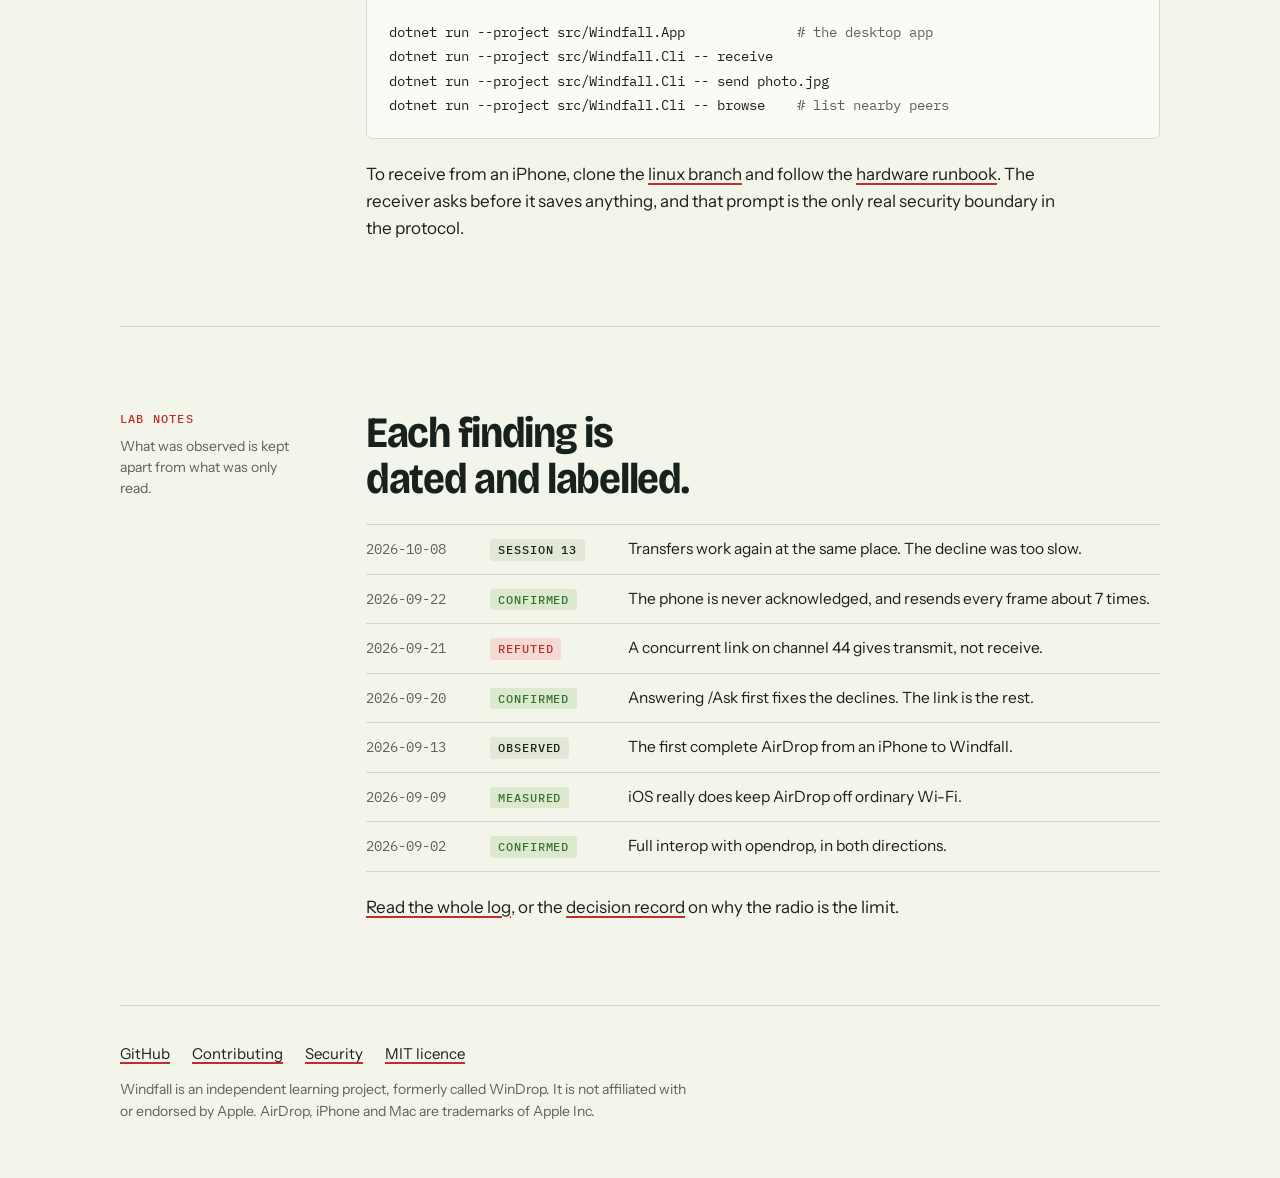
==== commit cd9e72ae: "Give the project its mark The mark is an apple with two gusts of wind cut through it, so wind and fr" ====
--- a/site/index.html
+++ b/site/index.html
@@ -8,7 +8,11 @@
 <meta property="og:title" content="Windfall">
 <meta property="og:description" content="AirDrop for Windows and Linux, rebuilt from the bytes up.">
 <meta property="og:type" content="website">
-<link rel="icon" href="data:image/svg+xml,%3Csvg xmlns='http://www.w3.org/2000/svg' viewBox='0 0 34 34'%3E%3Cpath d='M17 10C12 6 4 9 4 18c0 8 6 14 13 12 7 2 13-4 13-12 0-9-8-12-13-8Z' fill='%23BF2E2A'/%3E%3Cpath d='M17 10c0-3 1-5 3-7' fill='none' stroke='%2318211B' stroke-width='1.8' stroke-linecap='round'/%3E%3Cpath d='M20 5c3-3 7-3 9-1-2 3-6 3-9 1Z' fill='%233A7738'/%3E%3C/svg%3E">
+<meta property="og:image" content="https://uvejsgj.github.io/Windfall/social-card.png">
+<meta property="og:image:width" content="1280">
+<meta property="og:image:height" content="640">
+<meta name="twitter:card" content="summary_large_image">
+<link rel="icon" href="data:image/svg+xml,%3Csvg xmlns='http://www.w3.org/2000/svg' viewBox='0 0 16 16'%3E%3Cmask id='g' maskUnits='userSpaceOnUse' x='-4' y='-4' width='24' height='24'%3E%3Crect x='-4' y='-4' width='24' height='24' fill='%23fff'/%3E%3Cpath d='M-2 9H7' fill='none' stroke='%23000' stroke-width='2' stroke-linecap='round'/%3E%3C/mask%3E%3Cg mask='url(%23g)'%3E%3Cpath fill='%23BF2E2A' transform='translate(8.11 7.18) rotate(12) scale(0.2) translate(-50 -48)' d='M50 31C45 25 37 23 30 25C19 28 12 38 12 50C12 67 23 87 36 88C42 88.5 46 86 50 86C54 86 58 88.5 64 88C77 87 88 67 88 50C88 38 81 28 70 25C63 23 55 25 50 31Z'/%3E%3C/g%3E%3Cg fill='%2337722F' transform='translate(8.11 7.18) rotate(12) scale(0.2) translate(-50 -48)'%3E%3Crect x='46.5' y='14' width='11' height='20' rx='5.5' transform='rotate(14 52 30)'/%3E%3Cpath d='M54 24C56 12 66 7 79 8C78 20 68 28 54 24Z'/%3E%3C/g%3E%3C/svg%3E">
 <link rel="stylesheet" href="https://fonts.googleapis.com/css2?family=Bricolage+Grotesque:opsz,wdth,wght@12..96,75..100,200..800&family=IBM+Plex+Mono:wght@400;500&family=Instrument+Sans:ital,wght@0,400..700;1,400..700&display=swap">
 <style>
 /* Layout: a field notebook. Section labels sit in a narrow left margin and the content
@@ -31,7 +35,7 @@
   --body: "Instrument Sans", "Segoe UI", system-ui, -apple-system, sans-serif;
   --mono: "IBM Plex Mono", ui-monospace, "Cascadia Mono", Consolas, monospace;
 
-  --apple: 34px;
+  --apple: 42px;
   --gutter: clamp(16px, 4vw, 40px);
 }
 @media (prefers-color-scheme: dark) {
@@ -107,7 +111,7 @@
 .drop li.land { min-height: var(--apple); align-content: center; }
 .drop li.land::before { display: none; }
 .drop li.land .st { color: var(--skin); }
-.drop .apple { position: absolute; display: block; left: 0; top: calc(100% - var(--apple)); width: var(--apple); height: var(--apple); animation: fall 2.4s cubic-bezier(.55, .085, .68, .53) .4s backwards, settle .45s ease-out 2.8s; }
+.drop .apple { position: absolute; display: block; left: calc(17px - var(--apple) / 2); top: calc(100% - var(--apple)); width: var(--apple); height: var(--apple); animation: fall 2.4s cubic-bezier(.55, .085, .68, .53) .4s backwards, settle .45s ease-out 2.8s; }
 .drop .apple::before { display: none; }
 .drop .apple svg { display: block; width: 100%; height: 100%; }
 @keyframes fall { from { top: -8px; } }
@@ -224,7 +228,7 @@
 
   <div class="top">
     <a class="brand" href="#top" aria-label="Windfall">
-      <svg viewBox="0 0 34 34" aria-hidden="true"><path d="M17 10C12 6 4 9 4 18c0 8 6 14 13 12 7 2 13-4 13-12 0-9-8-12-13-8Z" fill="var(--skin)"/><path d="M17 10c0-3 1-5 3-7" fill="none" stroke="var(--seed)" stroke-width="1.8" stroke-linecap="round"/><path d="M20 5c3-3 7-3 9-1-2 3-6 3-9 1Z" fill="var(--leaf)"/></svg>
+      <svg viewBox="0 0 16 16" aria-hidden="true"><mask id="wf-gust-a" maskUnits="userSpaceOnUse" x="-4" y="-4" width="24" height="24"><rect x="-4" y="-4" width="24" height="24" fill="#fff"/><path d="M-2 9H7" fill="none" stroke="#000" stroke-width="2" stroke-linecap="round"/></mask><g mask="url(#wf-gust-a)"><path fill="var(--skin)" transform="translate(8.11 7.18) rotate(12) scale(0.2) translate(-50 -48)" d="M50 31C45 25 37 23 30 25C19 28 12 38 12 50C12 67 23 87 36 88C42 88.5 46 86 50 86C54 86 58 88.5 64 88C77 87 88 67 88 50C88 38 81 28 70 25C63 23 55 25 50 31Z"/></g><g fill="var(--leaf)" transform="translate(8.11 7.18) rotate(12) scale(0.2) translate(-50 -48)"><rect x="46.5" y="14" width="11" height="20" rx="5.5" transform="rotate(14 52 30)"/><path d="M54 24C56 12 66 7 79 8C78 20 68 28 54 24Z"/></g></svg>
       Windfall
     </a>
     <nav aria-label="Sections">
@@ -274,7 +278,7 @@
           <li style="--t:1.96s"><span class="st">/Ask</span><span class="sd">the names, a preview, and your yes or no</span></li>
           <li style="--t:2.19s"><span class="st">/Upload</span><span class="sd">a CPIO archive inside DVZip compression</span></li>
           <li class="land" style="--t:2.4s"><span class="st">Downloads/Windfall</span><span class="sd">whole, or not at all</span></li>
-          <li class="apple" aria-hidden="true"><svg viewBox="0 0 34 34"><path d="M17 10C12 6 4 9 4 18c0 8 6 14 13 12 7 2 13-4 13-12 0-9-8-12-13-8Z" fill="var(--skin)"/><path d="M17 10c0-3 1-5 3-7" fill="none" stroke="var(--seed)" stroke-width="1.8" stroke-linecap="round"/><path d="M20 5c3-3 7-3 9-1-2 3-6 3-9 1Z" fill="var(--leaf)"/></svg></li>
+          <li class="apple" aria-hidden="true"><svg viewBox="0 0 100 100"><mask id="wf-gust-b" maskUnits="userSpaceOnUse" x="-20" y="-20" width="140" height="140"><rect x="-20" y="-20" width="140" height="140" fill="#fff"/><path d="M-20 43H47M-20 60H35" fill="none" stroke="#000" stroke-width="8" stroke-linecap="round"/></mask><g mask="url(#wf-gust-b)"><path fill="var(--skin)" transform="translate(51 50) rotate(12) scale(0.9) translate(-50 -48)" d="M50 31C45 25 37 23 30 25C19 28 12 38 12 50C12 67 23 87 36 88C42 88.5 46 86 50 86C54 86 58 88.5 64 88C77 87 88 67 88 50C88 38 81 28 70 25C63 23 55 25 50 31Z"/></g><g fill="var(--leaf)" transform="translate(51 50) rotate(12) scale(0.9) translate(-50 -48)"><rect x="48" y="12" width="7" height="22" rx="3.5" transform="rotate(14 51.5 30)"/><path d="M53 23C56 13 66 8 78 9C76 19 66 26 53 23Z"/></g></svg></li>
         </ol>
       </div>
     </section>
